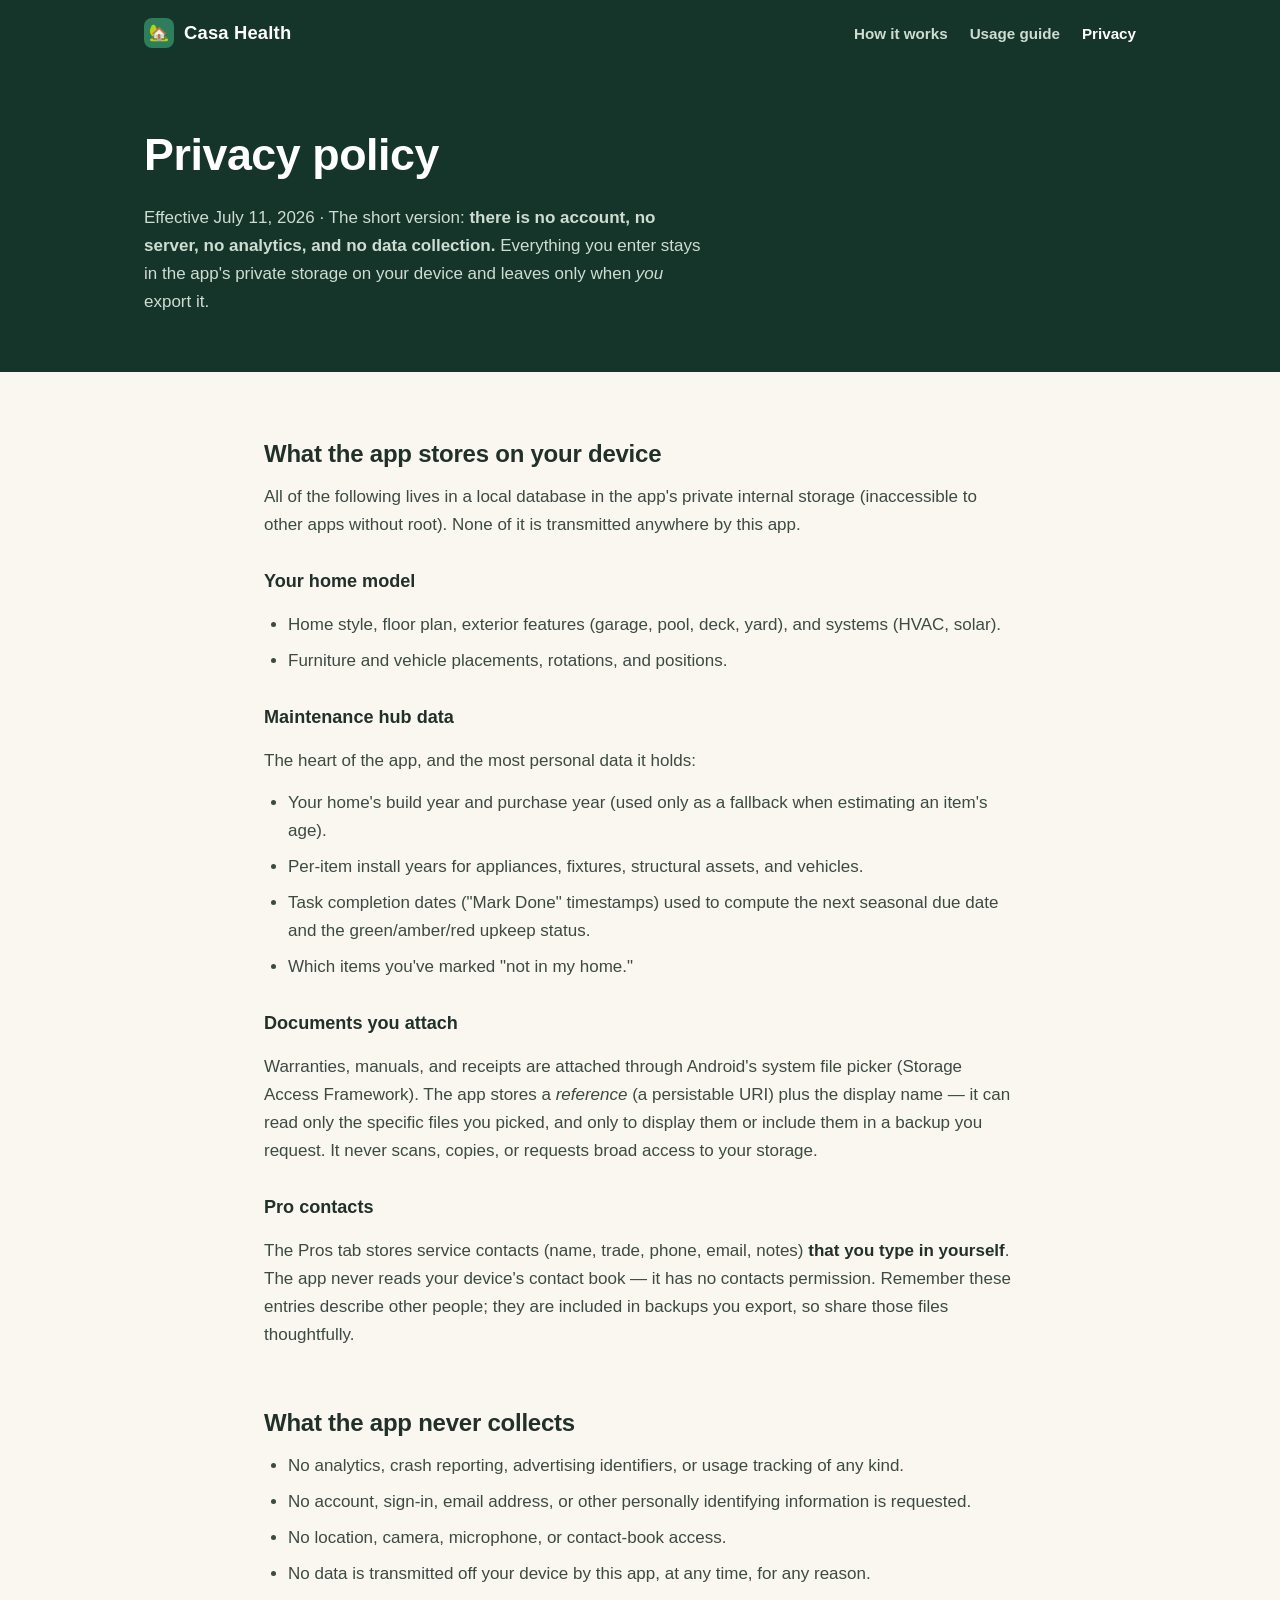
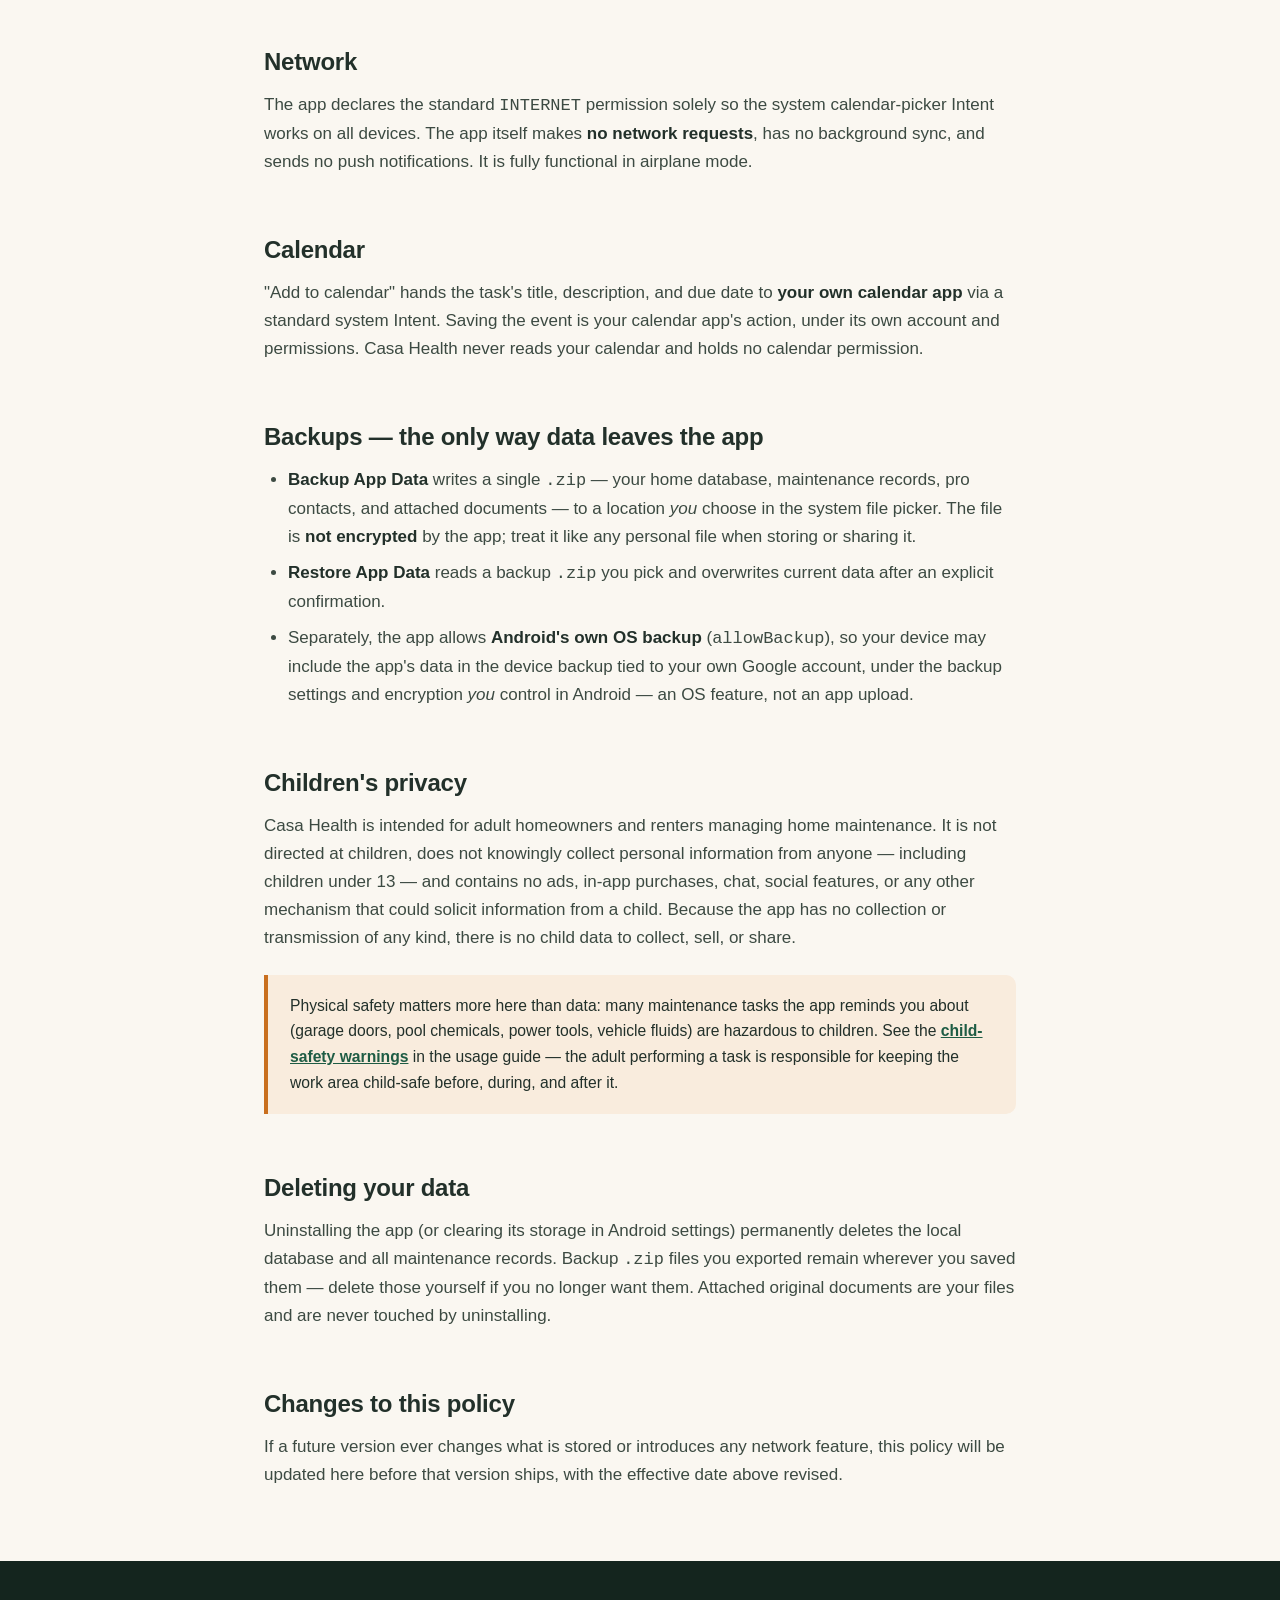
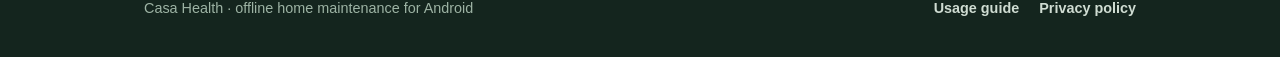
==== privacy.html @ 877a3b01 "Replace prototype README with Casa Health GitHub Pages site Marketing landing page centered on the m" ====
<!DOCTYPE html>
<html lang="en">
<head>
<meta charset="utf-8">
<meta name="viewport" content="width=device-width, initial-scale=1">
<title>Privacy Policy — Casa Health</title>
<meta name="description" content="Casa Health's privacy policy: no account, no server, no analytics, no data collection. Everything stays on your device.">
<link rel="stylesheet" href="styles.css">
<link rel="icon" href="data:image/svg+xml,%3Csvg xmlns='http://www.w3.org/2000/svg' viewBox='0 0 100 100'%3E%3Ctext y='.9em' font-size='90'%3E%F0%9F%8F%A1%3C/text%3E%3C/svg%3E">
</head>
<body>

<header class="site">
  <div class="wrap">
    <nav>
      <a class="brand" href="index.html"><span class="logo">🏡</span>Casa Health</a>
      <a class="link" href="index.html#model">How it works</a>
      <a class="link" href="usage.html">Usage guide</a>
      <a class="link" href="privacy.html" aria-current="page">Privacy</a>
    </nav>
  </div>
  <div class="page-head">
    <div class="wrap">
      <h1>Privacy policy</h1>
      <p>Effective July 11, 2026 · The short version: <strong>there is no account, no server,
         no analytics, and no data collection.</strong> Everything you enter stays in the
         app's private storage on your device and leaves only when <em>you</em> export it.</p>
    </div>
  </div>
</header>

<article>
  <div class="wrap">

    <h2>What the app stores on your device</h2>
    <p>All of the following lives in a local database in the app's private internal storage
       (inaccessible to other apps without root). None of it is transmitted anywhere by this
       app.</p>

    <h3>Your home model</h3>
    <ul>
      <li>Home style, floor plan, exterior features (garage, pool, deck, yard), and systems
          (HVAC, solar).</li>
      <li>Furniture and vehicle placements, rotations, and positions.</li>
    </ul>

    <h3>Maintenance hub data</h3>
    <p>The heart of the app, and the most personal data it holds:</p>
    <ul>
      <li>Your home's build year and purchase year (used only as a fallback when estimating an
          item's age).</li>
      <li>Per-item install years for appliances, fixtures, structural assets, and vehicles.</li>
      <li>Task completion dates ("Mark Done" timestamps) used to compute the next seasonal due
          date and the green/amber/red upkeep status.</li>
      <li>Which items you've marked "not in my home."</li>
    </ul>

    <h3>Documents you attach</h3>
    <p>Warranties, manuals, and receipts are attached through Android's system file picker
       (Storage Access Framework). The app stores a <em>reference</em> (a persistable URI)
       plus the display name — it can read only the specific files you picked, and only to
       display them or include them in a backup you request. It never scans, copies, or
       requests broad access to your storage.</p>

    <h3>Pro contacts</h3>
    <p>The Pros tab stores service contacts (name, trade, phone, email, notes) <strong>that
       you type in yourself</strong>. The app never reads your device's contact book — it has
       no contacts permission. Remember these entries describe other people; they are included
       in backups you export, so share those files thoughtfully.</p>

    <h2>What the app never collects</h2>
    <ul>
      <li>No analytics, crash reporting, advertising identifiers, or usage tracking of any
          kind.</li>
      <li>No account, sign-in, email address, or other personally identifying information is
          requested.</li>
      <li>No location, camera, microphone, or contact-book access.</li>
      <li>No data is transmitted off your device by this app, at any time, for any reason.</li>
    </ul>

    <h2>Network</h2>
    <p>The app declares the standard <code>INTERNET</code> permission solely so the system
       calendar-picker Intent works on all devices. The app itself makes <strong>no network
       requests</strong>, has no background sync, and sends no push notifications. It is fully
       functional in airplane mode.</p>

    <h2>Calendar</h2>
    <p>"Add to calendar" hands the task's title, description, and due date to <strong>your own
       calendar app</strong> via a standard system Intent. Saving the event is your calendar
       app's action, under its own account and permissions. Casa Health never reads your
       calendar and holds no calendar permission.</p>

    <h2>Backups — the only way data leaves the app</h2>
    <ul>
      <li><strong>Backup App Data</strong> writes a single <code>.zip</code> — your home
          database, maintenance records, pro contacts, and attached documents — to a location
          <em>you</em> choose in the system file picker. The file is <strong>not
          encrypted</strong> by the app; treat it like any personal file when storing or
          sharing it.</li>
      <li><strong>Restore App Data</strong> reads a backup <code>.zip</code> you pick and
          overwrites current data after an explicit confirmation.</li>
      <li>Separately, the app allows <strong>Android's own OS backup</strong>
          (<code>allowBackup</code>), so your device may include the app's data in the device
          backup tied to your own Google account, under the backup settings and encryption
          <em>you</em> control in Android — an OS feature, not an app upload.</li>
    </ul>

    <h2>Children's privacy</h2>
    <p>Casa Health is intended for adult homeowners and renters managing home maintenance. It
       is not directed at children, does not knowingly collect personal information from
       anyone — including children under 13 — and contains no ads, in-app purchases, chat,
       social features, or any other mechanism that could solicit information from a child.
       Because the app has no collection or transmission of any kind, there is no child data
       to collect, sell, or share.</p>
    <div class="callout warn">
      Physical safety matters more here than data: many maintenance tasks the app reminds you
      about (garage doors, pool chemicals, power tools, vehicle fluids) are hazardous to
      children. See the <a href="usage.html#child-safety">child-safety warnings</a> in the
      usage guide — the adult performing a task is responsible for keeping the work area
      child-safe before, during, and after it.
    </div>

    <h2>Deleting your data</h2>
    <p>Uninstalling the app (or clearing its storage in Android settings) permanently deletes
       the local database and all maintenance records. Backup <code>.zip</code> files you
       exported remain wherever you saved them — delete those yourself if you no longer want
       them. Attached original documents are your files and are never touched by
       uninstalling.</p>

    <h2>Changes to this policy</h2>
    <p>If a future version ever changes what is stored or introduces any network feature, this
       policy will be updated here before that version ships, with the effective date above
       revised.</p>

  </div>
</article>

<footer>
  <div class="wrap">
    <span>Casa Health · offline home maintenance for Android</span>
    <span class="spacer"></span>
    <a href="usage.html">Usage guide</a>
    <a href="privacy.html">Privacy policy</a>
  </div>
</footer>

</body>
</html>
---- styles.css ----
/* Casa Health site — shared styles. Self-contained: system fonts, no CDNs. */

:root {
  --ink:        #22302a;
  --ink-soft:   #55635b;
  --green-deep: #16352a;
  --green:      #1e5c44;
  --green-mid:  #2e7d5b;
  --green-soft: #e3efe8;
  --amber:      #c96f1e;
  --red:        #b3402f;
  --cream:      #faf7f1;
  --card:       #ffffff;
  --line:       #e4ded2;
  --radius:     14px;
}

* { box-sizing: border-box; margin: 0; padding: 0; }

html { scroll-behavior: smooth; }

body {
  font-family: -apple-system, BlinkMacSystemFont, "Segoe UI", Roboto, Helvetica, Arial, sans-serif;
  color: var(--ink);
  background: var(--cream);
  line-height: 1.65;
  font-size: 17px;
}

.wrap { max-width: 1040px; margin: 0 auto; padding: 0 24px; }

/* ── Nav ─────────────────────────────────────────────── */
header.site {
  background: var(--green-deep);
  color: #f2efe6;
}
nav {
  display: flex; align-items: center; gap: 22px;
  padding: 18px 0; flex-wrap: wrap;
}
nav .brand {
  font-weight: 800; font-size: 1.15rem; letter-spacing: .01em;
  color: #fff; text-decoration: none; margin-right: auto;
  display: flex; align-items: center; gap: 10px;
}
nav .brand .logo {
  width: 30px; height: 30px; border-radius: 8px;
  background: var(--green-mid);
  display: inline-flex; align-items: center; justify-content: center;
  font-size: 16px;
}
nav a.link {
  color: #cfdcd2; text-decoration: none; font-size: .95rem; font-weight: 600;
}
nav a.link:hover, nav a.link[aria-current="page"] { color: #fff; }

/* ── Hero ────────────────────────────────────────────── */
.hero {
  background: linear-gradient(160deg, var(--green-deep) 0%, var(--green) 90%);
  color: #f2efe6;
  padding: 72px 0 84px;
}
.hero h1 {
  font-size: clamp(2.3rem, 5.5vw, 3.6rem);
  line-height: 1.12; letter-spacing: -0.015em; color: #fff;
  max-width: 17ch;
}
.hero p.lede {
  margin-top: 20px; font-size: clamp(1.05rem, 2vw, 1.25rem);
  max-width: 56ch; color: #dbe6dd;
}
.hero .cta { margin-top: 34px; display: flex; gap: 14px; flex-wrap: wrap; }
.btn {
  display: inline-block; text-decoration: none; font-weight: 700;
  padding: 13px 24px; border-radius: 999px; font-size: 1rem;
}
.btn.primary { background: #f2efe6; color: var(--green-deep); }
.btn.primary:hover { background: #fff; }
.btn.ghost { color: #f2efe6; border: 2px solid rgba(242,239,230,.45); }
.btn.ghost:hover { border-color: #f2efe6; }

.hero .chips { margin-top: 38px; display: flex; gap: 10px; flex-wrap: wrap; }
.chip {
  font-size: .85rem; font-weight: 600; color: #eaf2ec;
  border: 1px solid rgba(242,239,230,.3); border-radius: 999px;
  padding: 6px 14px;
}

/* ── Sections ────────────────────────────────────────── */
section { padding: 64px 0; }
section.alt { background: #f2ede3; }
.kicker {
  text-transform: uppercase; letter-spacing: .12em; font-size: .8rem;
  font-weight: 800; color: var(--green-mid);
}
h2 { font-size: clamp(1.6rem, 3.4vw, 2.2rem); line-height: 1.2; margin-top: 8px; letter-spacing: -0.01em; }
.sub { color: var(--ink-soft); max-width: 62ch; margin-top: 12px; }

/* ── Usage-model steps ───────────────────────────────── */
.steps { margin-top: 40px; display: grid; gap: 18px; grid-template-columns: repeat(auto-fit, minmax(280px, 1fr)); }
.step {
  background: var(--card); border: 1px solid var(--line); border-radius: var(--radius);
  padding: 24px;
}
.step .num {
  width: 34px; height: 34px; border-radius: 50%; background: var(--green-soft);
  color: var(--green); font-weight: 800; display: flex; align-items: center;
  justify-content: center; margin-bottom: 14px;
}
.step h3 { font-size: 1.08rem; margin-bottom: 6px; }
.step p { font-size: .95rem; color: var(--ink-soft); }

/* Two-signal badges */
.signals { margin-top: 40px; display: grid; gap: 18px; grid-template-columns: repeat(auto-fit, minmax(300px, 1fr)); }
.signal {
  background: var(--card); border: 1px solid var(--line); border-radius: var(--radius);
  padding: 26px;
}
.signal .badge-row { display: flex; gap: 10px; align-items: center; margin-bottom: 14px; }
.grade {
  font-weight: 800; font-size: 1rem; border-radius: 8px; padding: 4px 12px;
}
.grade.a { background: var(--green-soft); color: var(--green); }
.grade.b { background: #f7ead8; color: var(--amber); }
.grade.c { background: #f6e0dc; color: var(--red); }
.dot { width: 14px; height: 14px; border-radius: 50%; display: inline-block; }
.dot.green { background: #2e7d5b; }
.dot.amber { background: #d98e2b; }
.dot.red   { background: #b3402f; }
.signal h3 { font-size: 1.08rem; margin-bottom: 6px; }
.signal p { font-size: .95rem; color: var(--ink-soft); }

/* Season strip */
.seasons { margin-top: 34px; display: flex; gap: 10px; flex-wrap: wrap; }
.season {
  flex: 1 1 140px; background: var(--card); border: 1px solid var(--line);
  border-radius: var(--radius); padding: 16px 18px; text-align: center;
}
.season b { display: block; color: var(--green); font-size: 1.05rem; }
.season span { font-size: .85rem; color: var(--ink-soft); }

/* ── Feature grid ────────────────────────────────────── */
.grid { margin-top: 40px; display: grid; gap: 18px; grid-template-columns: repeat(auto-fit, minmax(280px, 1fr)); }
.card {
  background: var(--card); border: 1px solid var(--line); border-radius: var(--radius);
  padding: 26px;
}
.card .icon { font-size: 1.6rem; margin-bottom: 12px; display: block; }
.card h3 { font-size: 1.1rem; margin-bottom: 8px; }
.card p { font-size: .95rem; color: var(--ink-soft); }
.card a { color: var(--green); font-weight: 700; }

/* ── Privacy band ────────────────────────────────────── */
.privacy-band { background: var(--green-deep); color: #e7efe8; }
.privacy-band h2 { color: #fff; }
.privacy-band .sub { color: #c6d5c9; }
.stats { margin-top: 40px; display: grid; gap: 18px; grid-template-columns: repeat(auto-fit, minmax(200px, 1fr)); }
.stat {
  border: 1px solid rgba(242,239,230,.22); border-radius: var(--radius);
  padding: 24px; text-align: center;
}
.stat b { display: block; font-size: 2.4rem; color: #fff; line-height: 1.1; }
.stat span { font-size: .92rem; color: #c6d5c9; }
.privacy-band .btn { margin-top: 36px; }

/* ── Article pages (usage / privacy) ─────────────────── */
.page-head { background: var(--green-deep); color: #f2efe6; padding: 52px 0 56px; }
.page-head h1 { font-size: clamp(2rem, 4.5vw, 2.8rem); color: #fff; letter-spacing: -0.01em; }
.page-head p { margin-top: 12px; color: #cfdcd2; max-width: 60ch; }

article { padding: 56px 0 72px; }
article .wrap { max-width: 800px; }
article h2 {
  margin-top: 48px; padding-top: 12px; font-size: 1.5rem;
}
article h2:first-child { margin-top: 0; }
article h3 { margin-top: 28px; font-size: 1.13rem; }
article p, article li { color: #3c4a42; }
article p { margin-top: 14px; }
article ul { margin: 14px 0 0 24px; }
article li { margin-top: 8px; }
article ul ul { margin-top: 6px; }
article strong { color: var(--ink); }
article a { color: var(--green); font-weight: 600; }
article .callout {
  margin-top: 22px; background: var(--green-soft); border-left: 4px solid var(--green-mid);
  border-radius: 0 10px 10px 0; padding: 18px 22px; font-size: .98rem;
}
article .callout.warn { background: #f9ecdd; border-left-color: var(--amber); }
article .tip { font-size: .93rem; color: var(--ink-soft); font-style: italic; }
article table {
  margin-top: 16px; border-collapse: collapse; width: 100%;
  background: var(--card); border: 1px solid var(--line); border-radius: 10px; overflow: hidden;
}
article th, article td { text-align: left; padding: 10px 16px; border-bottom: 1px solid var(--line); font-size: .95rem; }
article th { background: #f2ede3; }
article tr:last-child td { border-bottom: none; }

/* ── Footer ──────────────────────────────────────────── */
footer {
  background: #14251e; color: #9db3a4; padding: 36px 0; font-size: .9rem;
}
footer .wrap { display: flex; gap: 20px; flex-wrap: wrap; align-items: center; }
footer a { color: #cfdcd2; text-decoration: none; font-weight: 600; }
footer a:hover { color: #fff; }
footer .spacer { margin-left: auto; }

@media (max-width: 560px) {
  nav { gap: 14px; }
  .hero { padding: 52px 0 60px; }
  section { padding: 48px 0; }
}
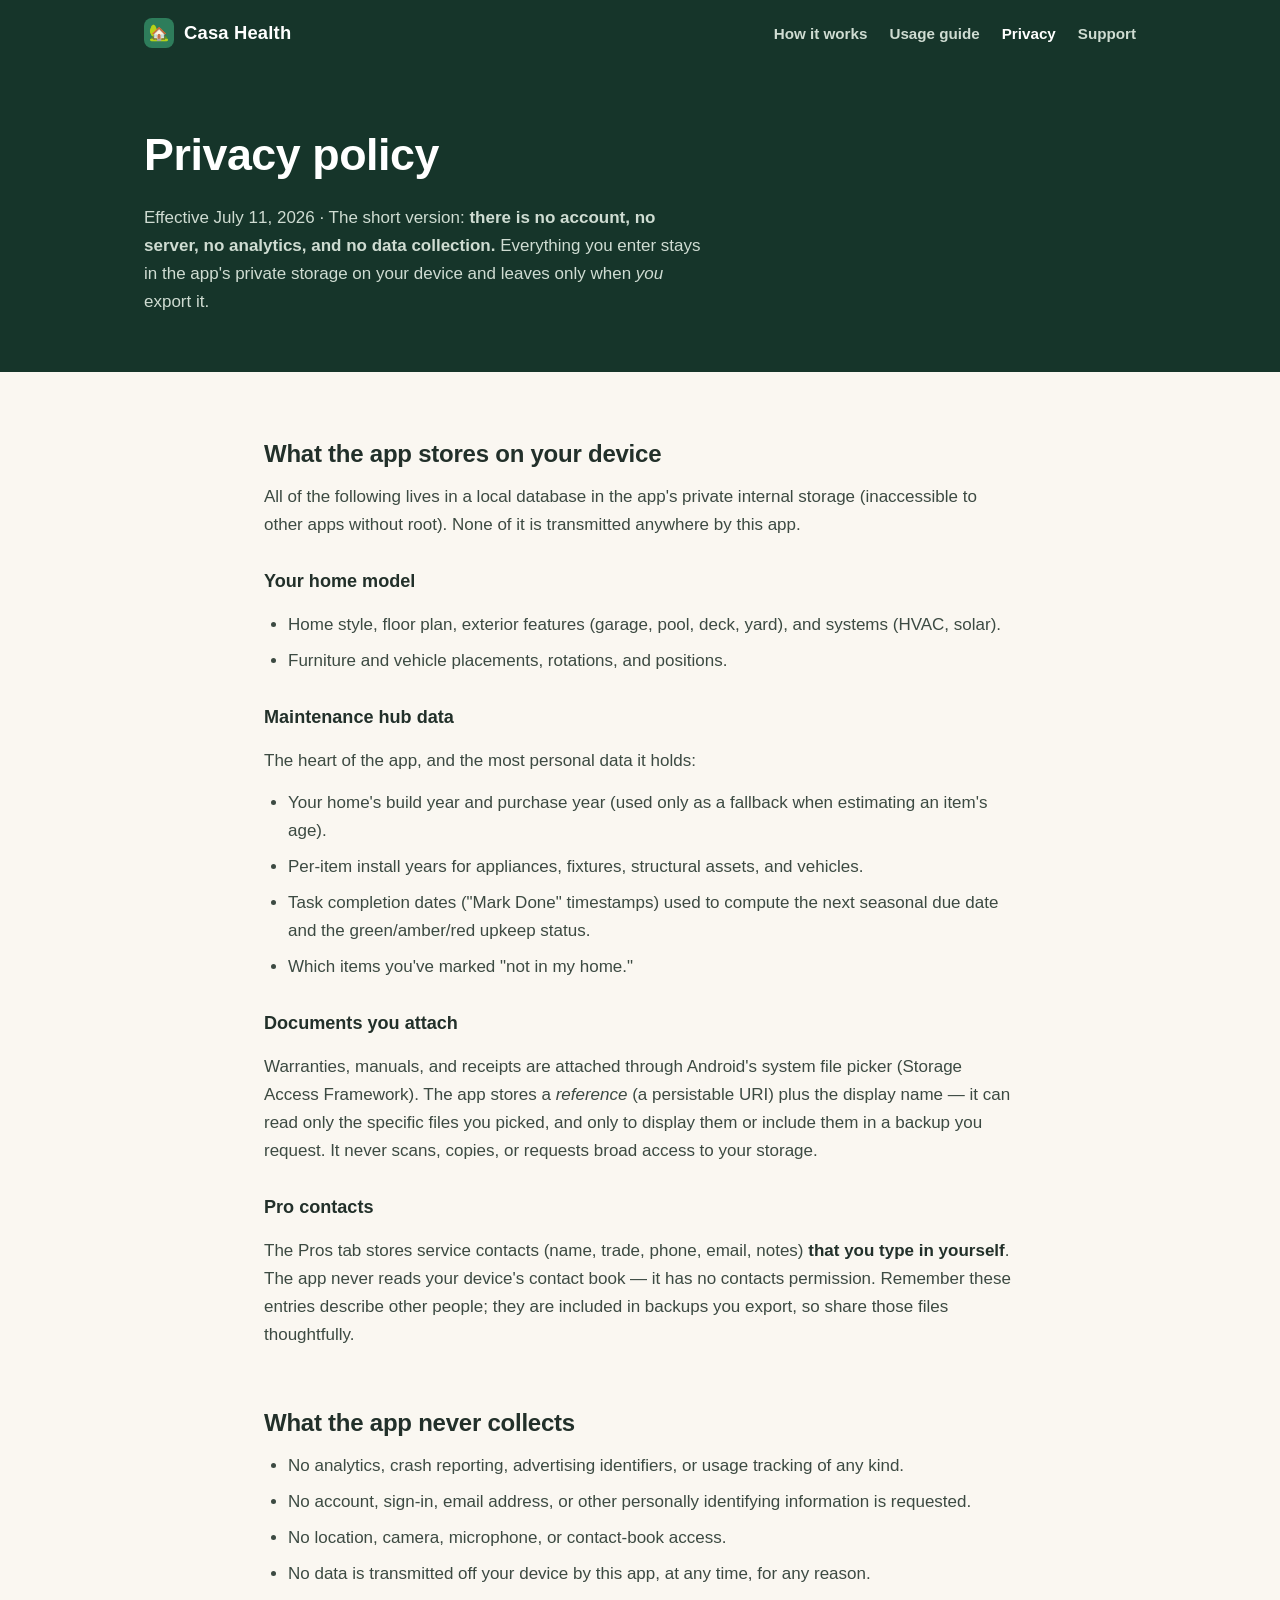
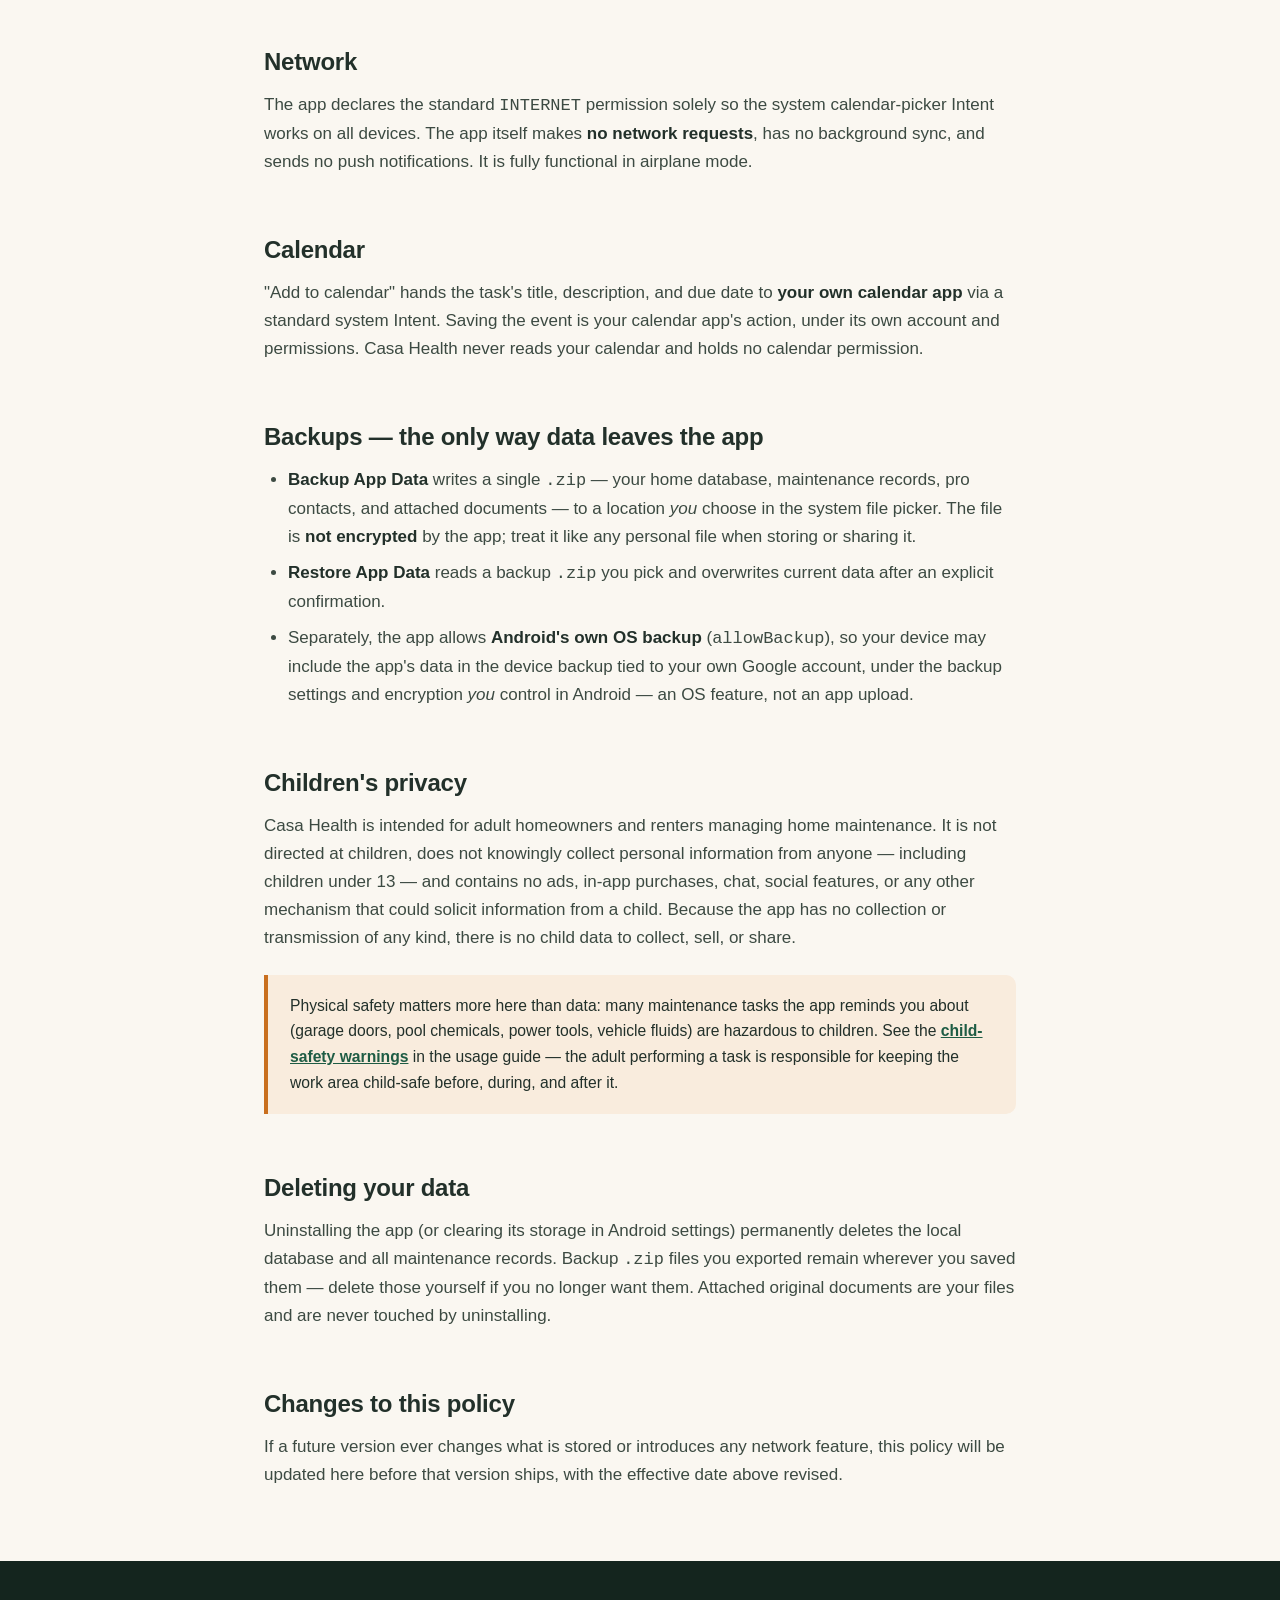
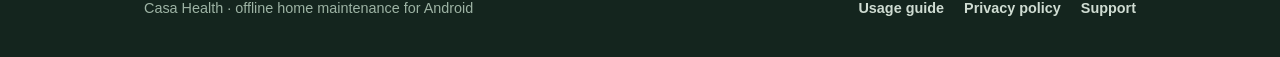
==== commit 0cb12484: "Add support page and link to navigation in index, privacy, and usage pages" ====
--- a/privacy.html
+++ b/privacy.html
@@ -17,6 +17,7 @@
       <a class="link" href="index.html#model">How it works</a>
       <a class="link" href="usage.html">Usage guide</a>
       <a class="link" href="privacy.html" aria-current="page">Privacy</a>
+      <a class="link" href="support.html">Support</a>
     </nav>
   </div>
   <div class="page-head">
@@ -141,6 +142,7 @@
     <span class="spacer"></span>
     <a href="usage.html">Usage guide</a>
     <a href="privacy.html">Privacy policy</a>
+    <a href="support.html">Support</a>
   </div>
 </footer>
 
